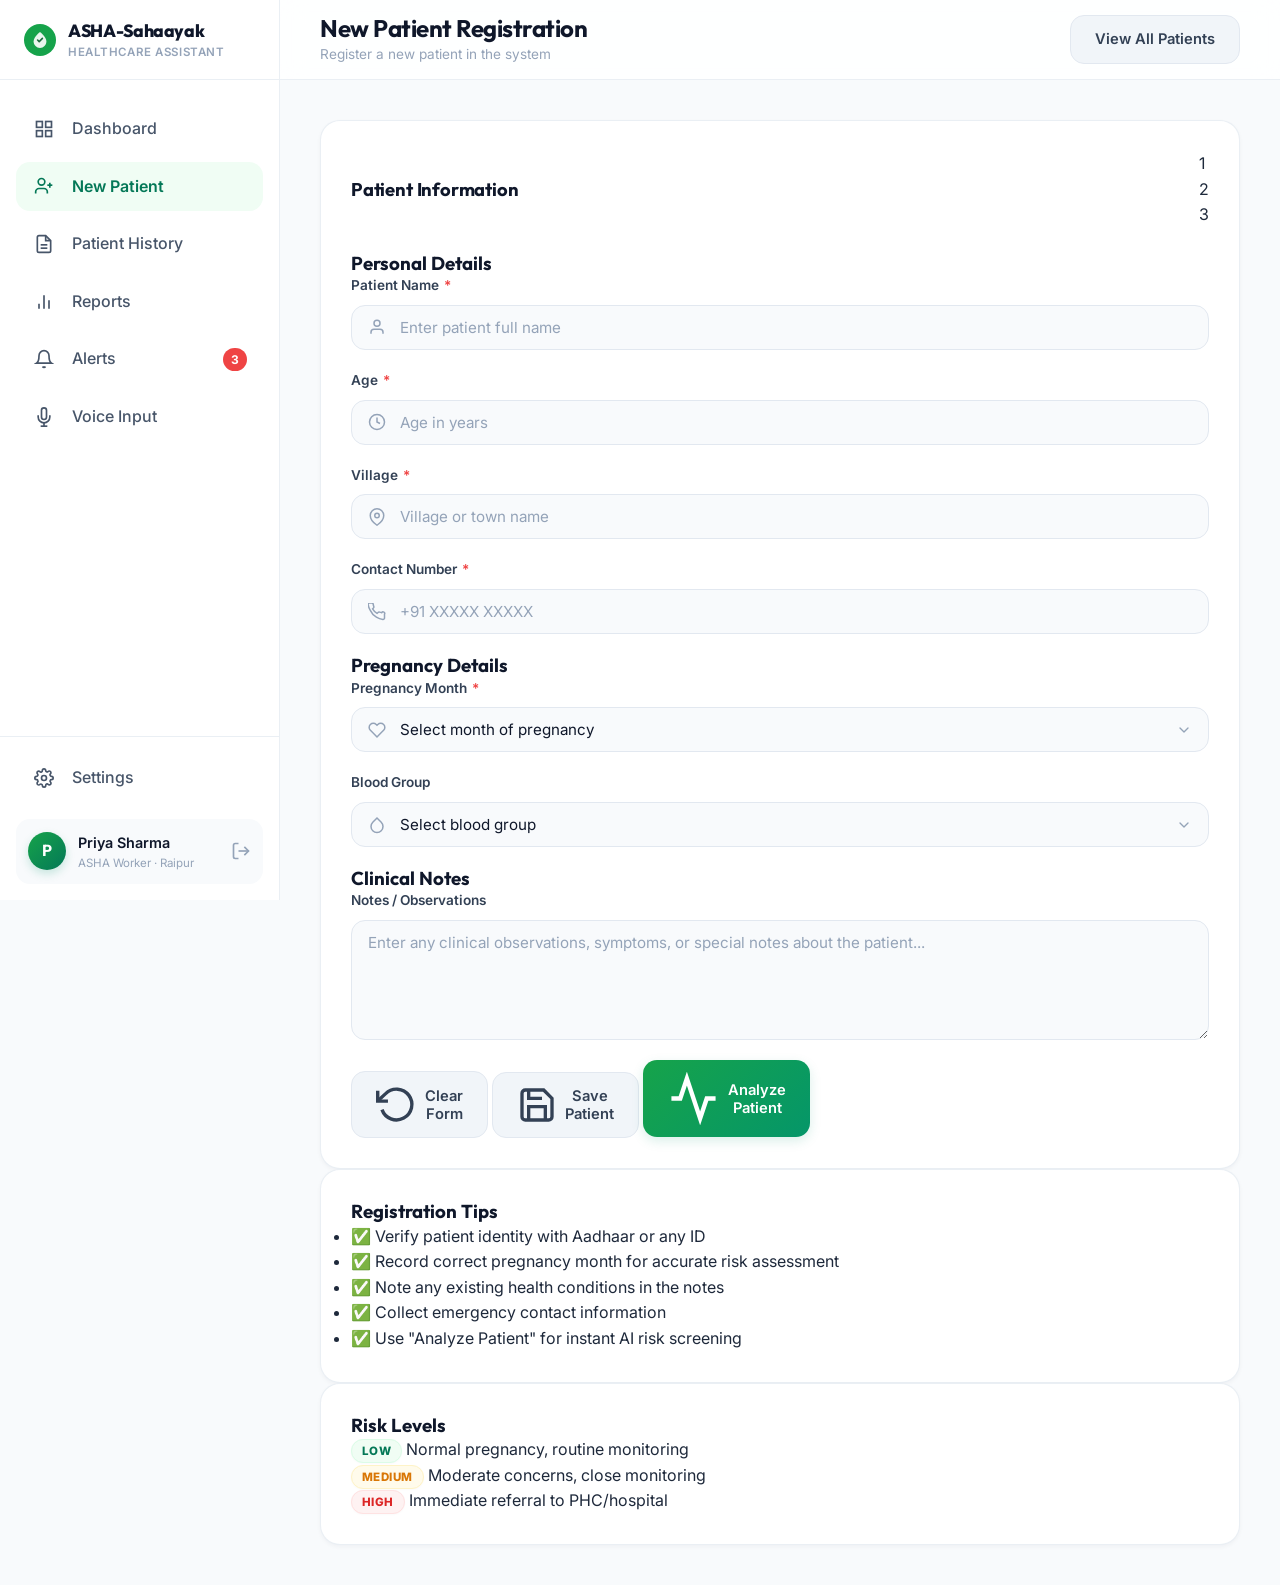
==== Frontend/new-patient.html @ c6ec440e "Initial commit" ====
<!DOCTYPE html>
<html lang="en">
<head>
  <meta charset="UTF-8" />
  <meta name="viewport" content="width=device-width, initial-scale=1.0" />
  <title>New Patient | ASHA-Sahaayak</title>
  <meta name="description" content="Register a new patient in ASHA-Sahaayak maternal healthcare system." />
  <link rel="preconnect" href="https://fonts.googleapis.com" />
  <link rel="preconnect" href="https://fonts.gstatic.com" crossorigin />
  <link href="https://fonts.googleapis.com/css2?family=Inter:wght@300;400;500;600;700;800&family=Outfit:wght@400;500;600;700;800&display=swap" rel="stylesheet" />
  <link rel="stylesheet" href="css/style.css" />
  <link rel="stylesheet" href="css/dashboard.css" />
</head>
<body class="app-layout">
  <!-- Sidebar (same as dashboard) -->
  <aside class="sidebar" id="sidebar">
    <div class="sidebar-header">
      <div class="sidebar-logo">
        <div class="logo-icon logo-icon--sm">
          <svg viewBox="0 0 40 40" fill="none" xmlns="http://www.w3.org/2000/svg">
            <circle cx="20" cy="20" r="20" fill="url(#sideLogoGrad2)"/>
            <path d="M20 10 C20 10, 28 16, 28 22 C28 26.4, 24.4 30, 20 30 C15.6 30, 12 26.4, 12 22 C12 16, 20 10 20 10Z" fill="white" opacity="0.9"/>
            <path d="M17 20 L19 22 L23 18" stroke="#1a6b3c" stroke-width="2" stroke-linecap="round" stroke-linejoin="round"/>
            <defs>
              <linearGradient id="sideLogoGrad2" x1="0" y1="0" x2="40" y2="40">
                <stop offset="0%" stop-color="#16a34a"/>
                <stop offset="100%" stop-color="#059669"/>
              </linearGradient>
            </defs>
          </svg>
        </div>
        <div>
          <span class="sidebar-app-name">ASHA-Sahaayak</span>
          <span class="sidebar-app-sub">Healthcare Assistant</span>
        </div>
      </div>
      <button class="sidebar-close" id="sidebarClose" onclick="toggleSidebar()">
        <svg viewBox="0 0 24 24" fill="none" stroke="currentColor" stroke-width="2"><path d="M18 6L6 18M6 6l12 12"/></svg>
      </button>
    </div>
    <nav class="sidebar-nav">
      <a href="dashboard.html" class="nav-item" id="nav-dashboard">
        <span class="nav-icon"><svg viewBox="0 0 24 24" fill="none" stroke="currentColor" stroke-width="2"><rect x="3" y="3" width="7" height="7"/><rect x="14" y="3" width="7" height="7"/><rect x="14" y="14" width="7" height="7"/><rect x="3" y="14" width="7" height="7"/></svg></span>
        <span class="nav-label">Dashboard</span>
      </a>
      <a href="new-patient.html" class="nav-item active" id="nav-new-patient">
        <span class="nav-icon"><svg viewBox="0 0 24 24" fill="none" stroke="currentColor" stroke-width="2"><path d="M16 21v-2a4 4 0 00-4-4H6a4 4 0 00-4 4v2"/><circle cx="9" cy="7" r="4"/><line x1="19" y1="8" x2="19" y2="14"/><line x1="22" y1="11" x2="16" y2="11"/></svg></span>
        <span class="nav-label">New Patient</span>
      </a>
      <a href="patient-history.html" class="nav-item" id="nav-history">
        <span class="nav-icon"><svg viewBox="0 0 24 24" fill="none" stroke="currentColor" stroke-width="2"><path d="M14 2H6a2 2 0 00-2 2v16a2 2 0 002 2h12a2 2 0 002-2V8z"/><polyline points="14 2 14 8 20 8"/><line x1="16" y1="13" x2="8" y2="13"/><line x1="16" y1="17" x2="8" y2="17"/></svg></span>
        <span class="nav-label">Patient History</span>
      </a>
      <a href="reports.html" class="nav-item" id="nav-reports">
        <span class="nav-icon"><svg viewBox="0 0 24 24" fill="none" stroke="currentColor" stroke-width="2"><line x1="18" y1="20" x2="18" y2="10"/><line x1="12" y1="20" x2="12" y2="4"/><line x1="6" y1="20" x2="6" y2="14"/></svg></span>
        <span class="nav-label">Reports</span>
      </a>
      <a href="alerts.html" class="nav-item nav-item--alert" id="nav-alerts">
        <span class="nav-icon"><svg viewBox="0 0 24 24" fill="none" stroke="currentColor" stroke-width="2"><path d="M18 8A6 6 0 006 8c0 7-3 9-3 9h18s-3-2-3-9"/><path d="M13.73 21a2 2 0 01-3.46 0"/></svg></span>
        <span class="nav-label">Alerts</span>
        <span class="nav-badge">3</span>
      </a>
      <a href="voice-input.html" class="nav-item" id="nav-voice">
        <span class="nav-icon"><svg viewBox="0 0 24 24" fill="none" stroke="currentColor" stroke-width="2"><path d="M12 1a3 3 0 00-3 3v8a3 3 0 006 0V4a3 3 0 00-3-3z"/><path d="M19 10v2a7 7 0 01-14 0v-2"/><line x1="12" y1="19" x2="12" y2="23"/><line x1="8" y1="23" x2="16" y2="23"/></svg></span>
        <span class="nav-label">Voice Input</span>
      </a>
    </nav>
    <div class="sidebar-bottom">
      <a href="settings.html" class="nav-item" id="nav-settings">
        <span class="nav-icon"><svg viewBox="0 0 24 24" fill="none" stroke="currentColor" stroke-width="2"><circle cx="12" cy="12" r="3"/><path d="M19.4 15a1.65 1.65 0 00.33 1.82l.06.06a2 2 0 010 2.83 2 2 0 01-2.83 0l-.06-.06a1.65 1.65 0 00-1.82-.33 1.65 1.65 0 00-1 1.51V21a2 2 0 01-2 2 2 2 0 01-2-2v-.09A1.65 1.65 0 009 19.4a1.65 1.65 0 00-1.82.33l-.06.06a2 2 0 01-2.83 0 2 2 0 010-2.83l.06-.06A1.65 1.65 0 004.68 15a1.65 1.65 0 00-1.51-1H3a2 2 0 01-2-2 2 2 0 012-2h.09A1.65 1.65 0 004.6 9a1.65 1.65 0 00-.33-1.82l-.06-.06a2 2 0 010-2.83 2 2 0 012.83 0l.06.06A1.65 1.65 0 009 4.68a1.65 1.65 0 001-1.51V3a2 2 0 012-2 2 2 0 012 2v.09a1.65 1.65 0 001 1.51 1.65 1.65 0 001.82-.33l.06-.06a2 2 0 012.83 0 2 2 0 010 2.83l-.06.06A1.65 1.65 0 0019.4 9a1.65 1.65 0 001.51 1H21a2 2 0 012 2 2 2 0 01-2 2h-.09a1.65 1.65 0 00-1.51 1z"/></svg></span>
        <span class="nav-label">Settings</span>
      </a>
      <div class="sidebar-user">
        <div class="user-avatar">P</div>
        <div class="user-info">
          <span class="user-name">Priya Sharma</span>
          <span class="user-role">ASHA Worker · Raipur</span>
        </div>
        <a href="index.html" class="logout-btn" title="Logout">
          <svg viewBox="0 0 24 24" fill="none" stroke="currentColor" stroke-width="2"><path d="M9 21H5a2 2 0 01-2-2V5a2 2 0 012-2h4"/><polyline points="16 17 21 12 16 7"/><line x1="21" y1="12" x2="9" y2="12"/></svg>
        </a>
      </div>
    </div>
  </aside>
  <div class="sidebar-overlay" id="sidebarOverlay" onclick="toggleSidebar()"></div>

  <main class="main-content">
    <header class="top-header">
      <div class="header-left">
        <button class="hamburger" onclick="toggleSidebar()">
          <svg viewBox="0 0 24 24" fill="none" stroke="currentColor" stroke-width="2"><line x1="3" y1="12" x2="21" y2="12"/><line x1="3" y1="6" x2="21" y2="6"/><line x1="3" y1="18" x2="21" y2="18"/></svg>
        </button>
        <div>
          <h1 class="page-title">New Patient Registration</h1>
          <p class="page-subtitle">Register a new patient in the system</p>
        </div>
      </div>
      <div class="header-right">
        <a href="patient-history.html" class="btn btn-secondary">View All Patients</a>
      </div>
    </header>

    <div class="content-area">
      <div class="form-page-layout">
        <!-- Patient Form -->
        <div class="card form-card">
          <div class="card-header">
            <h2 class="card-title">Patient Information</h2>
            <div class="form-step-indicator">
              <div class="step step--active">1</div>
              <div class="step-line"></div>
              <div class="step">2</div>
              <div class="step-line"></div>
              <div class="step">3</div>
            </div>
          </div>
          
          <form id="newPatientForm" onsubmit="handlePatientSave(event)">
            <div class="form-section">
              <h3 class="form-section-title">Personal Details</h3>
              <div class="form-grid">
                <div class="form-group">
                  <label for="patientName" class="form-label">Patient Name <span class="required">*</span></label>
                  <div class="input-wrapper">
                    <span class="input-icon"><svg viewBox="0 0 24 24" fill="none" stroke="currentColor" stroke-width="2"><path d="M20 21v-2a4 4 0 00-4-4H8a4 4 0 00-4 4v2"/><circle cx="12" cy="7" r="4"/></svg></span>
                    <input type="text" id="patientName" name="patientName" placeholder="Enter patient full name" class="form-input" required />
                  </div>
                </div>
                <div class="form-group">
                  <label for="patientAge" class="form-label">Age <span class="required">*</span></label>
                  <div class="input-wrapper">
                    <span class="input-icon"><svg viewBox="0 0 24 24" fill="none" stroke="currentColor" stroke-width="2"><circle cx="12" cy="12" r="10"/><polyline points="12 6 12 12 16 14"/></svg></span>
                    <input type="number" id="patientAge" name="patientAge" placeholder="Age in years" min="15" max="50" class="form-input" required />
                  </div>
                </div>
                <div class="form-group">
                  <label for="patientVillage" class="form-label">Village <span class="required">*</span></label>
                  <div class="input-wrapper">
                    <span class="input-icon"><svg viewBox="0 0 24 24" fill="none" stroke="currentColor" stroke-width="2"><path d="M21 10c0 7-9 13-9 13s-9-6-9-13a9 9 0 0118 0z"/><circle cx="12" cy="10" r="3"/></svg></span>
                    <input type="text" id="patientVillage" name="patientVillage" placeholder="Village or town name" class="form-input" required />
                  </div>
                </div>
                <div class="form-group">
                  <label for="patientContact" class="form-label">Contact Number <span class="required">*</span></label>
                  <div class="input-wrapper">
                    <span class="input-icon"><svg viewBox="0 0 24 24" fill="none" stroke="currentColor" stroke-width="2"><path d="M22 16.92v3a2 2 0 01-2.18 2 19.79 19.79 0 01-8.63-3.07A19.5 19.5 0 013.07 9.81 19.79 19.79 0 01.02 1.18 2 2 0 012 0h3a2 2 0 012 1.72c.127.96.361 1.903.7 2.81a2 2 0 01-.45 2.11L6.09 7.91a16 16 0 006 6l1.27-1.27a2 2 0 012.11-.45c.907.339 1.85.573 2.81.7A2 2 0 0122 14.92v2z"/></svg></span>
                    <input type="tel" id="patientContact" name="patientContact" placeholder="+91 XXXXX XXXXX" class="form-input" required />
                  </div>
                </div>
              </div>
            </div>

            <div class="form-section">
              <h3 class="form-section-title">Pregnancy Details</h3>
              <div class="form-grid">
                <div class="form-group">
                  <label for="pregnancyMonth" class="form-label">Pregnancy Month <span class="required">*</span></label>
                  <div class="input-wrapper">
                    <span class="input-icon"><svg viewBox="0 0 24 24" fill="none" stroke="currentColor" stroke-width="2"><path d="M20.84 4.61a5.5 5.5 0 00-7.78 0L12 5.67l-1.06-1.06a5.5 5.5 0 00-7.78 7.78l1.06 1.06L12 21.23l7.78-7.78 1.06-1.06a5.5 5.5 0 000-7.78z"/></svg></span>
                    <select id="pregnancyMonth" name="pregnancyMonth" class="form-input form-select" required>
                      <option value="">Select month of pregnancy</option>
                      <option value="1">Month 1 (1st Trimester)</option>
                      <option value="2">Month 2 (1st Trimester)</option>
                      <option value="3">Month 3 (1st Trimester)</option>
                      <option value="4">Month 4 (2nd Trimester)</option>
                      <option value="5">Month 5 (2nd Trimester)</option>
                      <option value="6">Month 6 (2nd Trimester)</option>
                      <option value="7">Month 7 (3rd Trimester)</option>
                      <option value="8">Month 8 (3rd Trimester)</option>
                      <option value="9">Month 9 (3rd Trimester)</option>
                    </select>
                  </div>
                </div>
                <div class="form-group">
                  <label for="bloodGroup" class="form-label">Blood Group</label>
                  <div class="input-wrapper">
                    <span class="input-icon"><svg viewBox="0 0 24 24" fill="none" stroke="currentColor" stroke-width="2"><path d="M12 2.69l5.66 5.66a8 8 0 11-11.31 0z"/></svg></span>
                    <select id="bloodGroup" name="bloodGroup" class="form-input form-select">
                      <option value="">Select blood group</option>
                      <option>A+</option><option>A-</option>
                      <option>B+</option><option>B-</option>
                      <option>AB+</option><option>AB-</option>
                      <option>O+</option><option>O-</option>
                    </select>
                  </div>
                </div>
              </div>
            </div>

            <div class="form-section">
              <h3 class="form-section-title">Clinical Notes</h3>
              <div class="form-group">
                <label for="patientNotes" class="form-label">Notes / Observations</label>
                <textarea id="patientNotes" name="patientNotes" class="form-input form-textarea" placeholder="Enter any clinical observations, symptoms, or special notes about the patient..." rows="4"></textarea>
              </div>
            </div>

            <div class="form-actions">
              <button type="button" class="btn btn-secondary" onclick="clearForm()">
                <svg viewBox="0 0 24 24" fill="none" stroke="currentColor" stroke-width="2"><polyline points="1 4 1 10 7 10"/><path d="M3.51 15a9 9 0 102.13-9.36L1 10"/></svg>
                Clear Form
              </button>
              <button type="submit" class="btn btn-secondary" id="savePatientBtn" name="action" value="save">
                <svg viewBox="0 0 24 24" fill="none" stroke="currentColor" stroke-width="2"><path d="M19 21H5a2 2 0 01-2-2V5a2 2 0 012-2h11l5 5v11a2 2 0 01-2 2z"/><polyline points="17 21 17 13 7 13 7 21"/><polyline points="7 3 7 8 15 8"/></svg>
                Save Patient
              </button>
              <button type="button" class="btn btn-primary" id="analyzePatientBtn" onclick="handleAnalyze()">
                <svg viewBox="0 0 24 24" fill="none" stroke="currentColor" stroke-width="2"><polyline points="22 12 18 12 15 21 9 3 6 12 2 12"/></svg>
                Analyze Patient
              </button>
            </div>
          </form>
        </div>

        <!-- Side Info -->
        <div class="form-sidebar">
          <div class="card info-card">
            <h3 class="info-card-title">Registration Tips</h3>
            <ul class="info-list">
              <li>✅ Verify patient identity with Aadhaar or any ID</li>
              <li>✅ Record correct pregnancy month for accurate risk assessment</li>
              <li>✅ Note any existing health conditions in the notes</li>
              <li>✅ Collect emergency contact information</li>
              <li>✅ Use "Analyze Patient" for instant AI risk screening</li>
            </ul>
          </div>
          <div class="card risk-guide-card">
            <h3 class="info-card-title">Risk Levels</h3>
            <div class="risk-guide-item">
              <span class="risk-badge risk-badge--low">LOW</span>
              <span>Normal pregnancy, routine monitoring</span>
            </div>
            <div class="risk-guide-item">
              <span class="risk-badge risk-badge--medium">MEDIUM</span>
              <span>Moderate concerns, close monitoring</span>
            </div>
            <div class="risk-guide-item">
              <span class="risk-badge risk-badge--high">HIGH</span>
              <span>Immediate referral to PHC/hospital</span>
            </div>
          </div>
        </div>
      </div>
    </div>
  </main>

  <!-- Success Toast -->
  <div class="toast" id="toast">
    <div class="toast-icon">✓</div>
    <div class="toast-message">Patient saved successfully!</div>
  </div>

  <script src="js/app.js"></script>
  <script>
    function handlePatientSave(e) {
      e.preventDefault();
      
      const name = document.getElementById('patientName').value;
      const age = parseInt(document.getElementById('patientAge').value);
      const village = document.getElementById('patientVillage').value;
      const contact = document.getElementById('patientContact').value;
      const month = parseInt(document.getElementById('pregnancyMonth').value);
      const bloodGroup = document.getElementById('bloodGroup').value;
      const notes = document.getElementById('patientNotes').value;

      const newPatient = {
        name,
        age,
        village,
        contact,
        month,
        bloodGroup,
        notes,
        risk: 'LOW' // default risk on creation
      };

      window.savePatient(newPatient);

      window.showToast('Patient registered successfully!');
      setTimeout(() => window.location.href = 'patient-history.html', 1500);
    }

    function handleAnalyze() {
      const notes = document.getElementById('patientNotes').value;
      const month = document.getElementById('pregnancyMonth').value;

      if (!notes.trim()) {
        window.showToast('Please enter some clinical observations in the notes area first!', 'error');
        return;
      }

      // Save pending notes for analysis
      localStorage.setItem('pendingAnalysis', JSON.stringify({
        text: notes + (month ? ` Currently in month ${month} of pregnancy.` : ''),
        patientId: null // walk-in run
      }));

      window.location.href = 'analysis-result.html';
    }
    function clearForm() {
      document.getElementById('newPatientForm').reset();
    }
  </script>
</body>
</html>
---- Frontend/css/style.css ----
/* ==========================================================================
   ASHA-Sahaayak Core Design System & Base Styling
   ========================================================================== */

/* Design Tokens & Variables */
:root {
  /* Colors */
  --primary-50: #f0fdf4;
  --primary-100: #dcfce7;
  --primary-200: #bbf7d0;
  --primary-500: #16a34a;
  --primary-600: #059669;
  --primary-700: #047857;
  --primary-800: #065f46;
  --primary-950: #022c22;

  --accent-blue: #2563eb;
  --accent-blue-light: #eff6ff;
  --accent-purple: #7c3aed;
  --accent-purple-light: #f5f3ff;
  
  --danger-50: #fef2f2;
  --danger-100: #fee2e2;
  --danger-500: #ef4444;
  --danger-600: #dc2626;
  
  --warning-50: #fffbeb;
  --warning-100: #fef3c7;
  --warning-500: #f59e0b;
  --warning-600: #d97706;

  --success-light: #ecfdf5;
  --success-dark: #10b981;

  --neutral-50: #f8fafc;
  --neutral-100: #f1f5f9;
  --neutral-200: #e2e8f0;
  --neutral-300: #cbd5e1;
  --neutral-400: #94a3b8;
  --neutral-600: #475569;
  --neutral-700: #334155;
  --neutral-800: #1e293b;
  --neutral-900: #0f172a;

  /* Typography */
  --font-headers: 'Outfit', 'Inter', -apple-system, sans-serif;
  --font-body: 'Inter', -apple-system, sans-serif;

  /* Shadows */
  --shadow-sm: 0 2px 4px rgba(15, 23, 42, 0.04);
  --shadow-md: 0 4px 12px -2px rgba(15, 23, 42, 0.06), 0 2px 6px -1px rgba(15, 23, 42, 0.04);
  --shadow-lg: 0 12px 24px -4px rgba(15, 23, 42, 0.08), 0 4px 12px -2px rgba(15, 23, 42, 0.05);
  --shadow-premium: 0 20px 40px -8px rgba(5, 150, 105, 0.08), 0 1px 3px rgba(0, 0, 0, 0.02);

  /* Borders & Radius */
  --radius-sm: 8px;
  --radius-md: 14px;
  --radius-lg: 20px;
  --radius-full: 9999px;
  --border-light: 1px solid rgba(226, 232, 240, 0.7);
  --border-glass: 1px solid rgba(255, 255, 255, 0.6);

  /* Transitions */
  --transition-fast: 0.15s cubic-bezier(0.4, 0, 0.2, 1);
  --transition-normal: 0.25s cubic-bezier(0.4, 0, 0.2, 1);
  --transition-bounce: 0.4s cubic-bezier(0.34, 1.56, 0.64, 1);

  /* Heights & Widths */
  --sidebar-width: 280px;
  --header-height: 80px;
}

/* Base Resets */
*, *::before, *::after {
  box-sizing: border-box;
  margin: 0;
  padding: 0;
}

html {
  scroll-behavior: smooth;
  -webkit-font-smoothing: antialiased;
  -moz-osx-font-smoothing: grayscale;
}

body {
  font-family: var(--font-body);
  background-color: var(--neutral-50);
  color: var(--neutral-800);
  line-height: 1.6;
  overflow-x: hidden;
}

h1, h2, h3, h4, h5, h6 {
  font-family: var(--font-headers);
  font-weight: 700;
  color: var(--neutral-900);
  line-height: 1.25;
}

a {
  color: var(--primary-600);
  text-decoration: none;
  transition: color var(--transition-fast);
}
a:hover {
  color: var(--primary-800);
}

button, input, select, textarea {
  font-family: inherit;
  font-size: inherit;
  outline: none;
}

/* Custom Scrollbar */
::-webkit-scrollbar {
  width: 8px;
  height: 8px;
}
::-webkit-scrollbar-track {
  background: var(--neutral-50);
}
::-webkit-scrollbar-thumb {
  background: var(--neutral-300);
  border-radius: var(--radius-full);
}
::-webkit-scrollbar-thumb:hover {
  background: var(--neutral-400);
}

/* ==========================================================================
   Layout Architecture
   ========================================================================== */

/* Main App Layout Container */
.app-layout {
  display: flex;
  min-height: 100vh;
  background-color: var(--neutral-50);
}

/* Sidebar Styling */
.sidebar {
  width: var(--sidebar-width);
  height: 100vh;
  position: fixed;
  top: 0;
  left: 0;
  background-color: #ffffff;
  border-right: var(--border-light);
  display: flex;
  flex-direction: column;
  z-index: 100;
  transition: transform var(--transition-normal);
}

.sidebar-header {
  height: var(--header-height);
  padding: 0 24px;
  display: flex;
  align-items: center;
  justify-content: space-between;
  border-bottom: var(--border-light);
}

.sidebar-logo {
  display: flex;
  align-items: center;
  gap: 12px;
}

.logo-icon {
  width: 40px;
  height: 40px;
  flex-shrink: 0;
}
.logo-icon--sm {
  width: 32px;
  height: 32px;
}

.sidebar-app-name {
  font-family: var(--font-headers);
  font-weight: 800;
  font-size: 1.1rem;
  color: var(--neutral-900);
  display: block;
  letter-spacing: -0.02em;
}

.sidebar-app-sub {
  font-size: 0.72rem;
  color: var(--neutral-400);
  display: block;
  margin-top: -2px;
  text-transform: uppercase;
  font-weight: 600;
  letter-spacing: 0.05em;
}

.sidebar-close {
  display: none;
  background: none;
  border: none;
  color: var(--neutral-400);
  cursor: pointer;
}
.sidebar-close svg {
  width: 24px;
  height: 24px;
}

/* Sidebar Navigation Items */
.sidebar-nav {
  padding: 24px 16px;
  display: flex;
  flex-direction: column;
  gap: 8px;
  flex: 1;
  overflow-y: auto;
}

.nav-item {
  display: flex;
  align-items: center;
  gap: 16px;
  padding: 12px 16px;
  color: var(--neutral-600);
  font-weight: 500;
  border-radius: var(--radius-md);
  transition: all var(--transition-fast);
  cursor: pointer;
}

.nav-item:hover {
  background-color: var(--neutral-100);
  color: var(--neutral-900);
}

.nav-item.active {
  background-color: var(--primary-50);
  color: var(--primary-700);
  font-weight: 600;
}

.nav-icon {
  display: flex;
  align-items: center;
  justify-content: center;
  width: 24px;
  height: 24px;
}
.nav-icon svg {
  width: 20px;
  height: 20px;
  stroke-width: 2;
}

.nav-label {
  flex: 1;
}

.nav-badge {
  background-color: var(--danger-500);
  color: white;
  font-size: 0.75rem;
  font-weight: 700;
  padding: 2px 8px;
  border-radius: var(--radius-full);
}

.nav-item--alert.active .nav-badge {
  background-color: var(--danger-600);
}

/* Sidebar Footer User Area */
.sidebar-bottom {
  border-top: var(--border-light);
  padding: 16px;
  display: flex;
  flex-direction: column;
  gap: 16px;
}

.sidebar-user {
  display: flex;
  align-items: center;
  gap: 12px;
  background-color: var(--neutral-50);
  padding: 12px;
  border-radius: var(--radius-md);
}

.user-avatar {
  width: 38px;
  height: 38px;
  border-radius: var(--radius-full);
  background: linear-gradient(135deg, var(--primary-500), var(--primary-700));
  color: white;
  display: flex;
  align-items: center;
  justify-content: center;
  font-family: var(--font-headers);
  font-weight: 700;
  box-shadow: 0 4px 10px rgba(5, 150, 105, 0.2);
}

.user-info {
  display: flex;
  flex-direction: column;
  flex: 1;
  min-width: 0;
}

.user-name {
  font-weight: 600;
  font-size: 0.9rem;
  color: var(--neutral-900);
  overflow: hidden;
  text-overflow: ellipsis;
  white-space: nowrap;
}

.user-role {
  font-size: 0.72rem;
  color: var(--neutral-400);
  white-space: nowrap;
  overflow: hidden;
  text-overflow: ellipsis;
}

.logout-btn {
  color: var(--neutral-400);
  display: flex;
  align-items: center;
  justify-content: center;
  transition: color var(--transition-fast), transform var(--transition-fast);
}
.logout-btn:hover {
  color: var(--danger-500);
  transform: translateX(2px);
}
.logout-btn svg {
  width: 20px;
  height: 20px;
}

/* Sidebar Overlay (Mobile) */
.sidebar-overlay {
  display: none;
  position: fixed;
  top: 0;
  left: 0;
  width: 100vw;
  height: 100vh;
  background-color: rgba(15, 23, 42, 0.4);
  backdrop-filter: blur(4px);
  z-index: 90;
}

/* Main Content Layout Container */
.main-content {
  flex: 1;
  margin-left: var(--sidebar-width);
  min-height: 100vh;
  display: flex;
  flex-direction: column;
  transition: margin-left var(--transition-normal);
}

/* Top Sticky Header */
.top-header {
  height: var(--header-height);
  border-bottom: var(--border-light);
  background-color: rgba(255, 255, 255, 0.85);
  backdrop-filter: blur(12px);
  display: flex;
  align-items: center;
  justify-content: space-between;
  padding: 0 40px;
  position: sticky;
  top: 0;
  z-index: 50;
}

.header-left {
  display: flex;
  align-items: center;
  gap: 16px;
}

.hamburger {
  display: none;
  background: none;
  border: none;
  color: var(--neutral-600);
  cursor: pointer;
  padding: 4px;
}
.hamburger svg {
  width: 24px;
  height: 24px;
}

.page-title {
  font-size: 1.5rem;
  letter-spacing: -0.02em;
  color: var(--neutral-900);
}

.page-subtitle {
  font-size: 0.85rem;
  color: var(--neutral-400);
  margin-top: 1px;
}

.header-right {
  display: flex;
  align-items: center;
  gap: 20px;
}

.header-date {
  display: flex;
  align-items: center;
  gap: 8px;
  font-size: 0.88rem;
  font-weight: 550;
  color: var(--neutral-600);
  background-color: var(--neutral-100);
  padding: 8px 16px;
  border-radius: var(--radius-full);
}
.header-date svg {
  width: 16px;
  height: 16px;
}

.header-alert-btn {
  position: relative;
  width: 40px;
  height: 40px;
  background-color: white;
  border: var(--border-light);
  border-radius: var(--radius-full);
  display: flex;
  align-items: center;
  justify-content: center;
  color: var(--neutral-600);
  transition: all var(--transition-fast);
}
.header-alert-btn:hover {
  background-color: var(--neutral-50);
  color: var(--neutral-900);
  transform: translateY(-1px);
}
.header-alert-btn svg {
  width: 20px;
  height: 20px;
}
.header-alert-badge {
  position: absolute;
  top: -2px;
  right: -2px;
  background-color: var(--danger-500);
  color: white;
  font-size: 0.65rem;
  font-weight: 750;
  width: 18px;
  height: 18px;
  border-radius: var(--radius-full);
  display: flex;
  align-items: center;
  justify-content: center;
  border: 2px solid white;
}

/* Content Area Wrapper */
.content-area {
  padding: 40px;
  flex: 1;
  max-width: 1600px;
  width: 100%;
  margin: 0 auto;
}

/* ==========================================================================
   Global UI Components
   ========================================================================== */

/* Premium Cards */
.card {
  background-color: #ffffff;
  border: var(--border-light);
  border-radius: var(--radius-lg);
  box-shadow: var(--shadow-sm);
  padding: 30px;
  transition: transform var(--transition-normal), box-shadow var(--transition-normal);
}
.card:hover {
  box-shadow: var(--shadow-md);
}

.card-header {
  display: flex;
  align-items: center;
  justify-content: space-between;
  margin-bottom: 24px;
}

.card-title {
  font-size: 1.15rem;
  font-weight: 700;
  color: var(--neutral-900);
  letter-spacing: -0.01em;
}

.card-action {
  font-size: 0.85rem;
  font-weight: 600;
  color: var(--primary-600);
  transition: color var(--transition-fast);
}
.card-action:hover {
  color: var(--primary-800);
}

/* Premium Buttons */
.btn {
  display: inline-flex;
  align-items: center;
  justify-content: center;
  gap: 8px;
  font-weight: 600;
  font-size: 0.92rem;
  padding: 12px 24px;
  border-radius: var(--radius-md);
  border: none;
  cursor: pointer;
  transition: all var(--transition-normal);
  font-family: var(--font-body);
}

.btn-primary {
  background: linear-gradient(135deg, var(--primary-500), var(--primary-600));
  color: #ffffff;
  box-shadow: 0 4px 12px rgba(5, 150, 105, 0.15);
}
.btn-primary:hover {
  background: linear-gradient(135deg, var(--primary-600), var(--primary-700));
  box-shadow: 0 6px 16px rgba(5, 150, 105, 0.25);
  transform: translateY(-1px);
}
.btn-primary:active {
  transform: translateY(1px);
}

.btn-secondary {
  background-color: var(--neutral-100);
  color: var(--neutral-700);
  border: 1px solid var(--neutral-200);
}
.btn-secondary:hover {
  background-color: var(--neutral-200);
  color: var(--neutral-900);
}

.btn-danger {
  background-color: var(--danger-500);
  color: #ffffff;
  box-shadow: 0 4px 12px rgba(239, 68, 68, 0.15);
}
.btn-danger:hover {
  background-color: var(--danger-600);
  box-shadow: 0 6px 16px rgba(239, 68, 68, 0.25);
  transform: translateY(-1px);
}

/* Premium Form Elements */
.form-group {
  margin-bottom: 20px;
  display: flex;
  flex-direction: column;
  gap: 8px;
}

.form-label {
  font-size: 0.85rem;
  font-weight: 600;
  color: var(--neutral-700);
}

.form-label .required {
  color: var(--danger-500);
  margin-left: 2px;
}

.input-wrapper {
  position: relative;
  display: flex;
  align-items: center;
}

.input-icon {
  position: absolute;
  left: 16px;
  color: var(--neutral-400);
  pointer-events: none;
  display: flex;
  align-items: center;
  justify-content: center;
  width: 20px;
  height: 20px;
}
.input-icon svg {
  width: 18px;
  height: 18px;
}

.form-input {
  width: 100%;
  padding: 12px 16px;
  padding-left: 48px;
  background-color: var(--neutral-50);
  border: 1px solid var(--neutral-200);
  border-radius: var(--radius-md);
  font-family: var(--font-body);
  font-size: 0.95rem;
  color: var(--neutral-900);
  transition: all var(--transition-normal);
}
.form-input::placeholder {
  color: var(--neutral-400);
}
.form-input:focus {
  background-color: white;
  border-color: var(--primary-500);
  box-shadow: 0 0 0 4px rgba(22, 163, 74, 0.1);
}

/* Custom Styled Select Dropdown */
.form-select {
  appearance: none;
  cursor: pointer;
  background-image: url("data:image/svg+xml,%3Csvg xmlns='http://www.w3.org/2000/svg' viewBox='0 0 24 24' fill='none' stroke='%2394a3b8' stroke-width='2' stroke-linecap='round' stroke-linejoin='round'%3E%3Cpolyline points='6 9 12 15 18 9'%3E%3C/polyline%3E%3C/svg%3E");
  background-repeat: no-repeat;
  background-position: right 16px center;
  background-size: 16px;
  padding-right: 48px;
}

.form-textarea {
  min-height: 120px;
  resize: vertical;
  padding-left: 16px !important;
}

/* Form Helper Utilities */
.section-title {
  font-size: 1.1rem;
  font-weight: 700;
  color: var(--neutral-900);
  margin-bottom: 24px;
  position: relative;
  padding-left: 14px;
}
.section-title::before {
  content: '';
  position: absolute;
  left: 0;
  top: 4px;
  bottom: 4px;
  width: 4px;
  background-color: var(--primary-500);
  border-radius: var(--radius-full);
}

.section-badge {
  display: inline-flex;
  align-items: center;
  font-size: 0.72rem;
  font-weight: 750;
  padding: 4px 10px;
  border-radius: var(--radius-full);
  text-transform: uppercase;
  letter-spacing: 0.05em;
}
.section-badge--blue {
  background-color: var(--accent-blue-light);
  color: var(--accent-blue);
}
.section-badge--green {
  background-color: var(--primary-50);
  color: var(--primary-700);
}

/* Toast Notifications */
.toast {
  position: fixed;
  bottom: 40px;
  right: 40px;
  background-color: var(--neutral-900);
  color: white;
  padding: 16px 28px;
  border-radius: var(--radius-md);
  box-shadow: var(--shadow-lg);
  display: flex;
  align-items: center;
  gap: 12px;
  z-index: 1000;
  transform: translateY(100px) scale(0.9);
  opacity: 0;
  pointer-events: none;
  transition: all var(--transition-bounce);
}

.toast.show {
  transform: translateY(0) scale(1);
  opacity: 1;
  pointer-events: auto;
}

.toast-icon {
  background-color: var(--primary-500);
  color: white;
  width: 24px;
  height: 24px;
  border-radius: var(--radius-full);
  display: flex;
  align-items: center;
  justify-content: center;
  font-size: 0.85rem;
  font-weight: bold;
}

.toast-message {
  font-size: 0.92rem;
  font-weight: 600;
}

/* Animated Loaders */
.btn-loader {
  display: flex;
  align-items: center;
  justify-content: center;
}

.spinner {
  animation: rotate 1s linear infinite;
  width: 20px;
  height: 20px;
}
.spinner circle {
  stroke: currentColor;
  stroke-linecap: round;
}

@keyframes rotate {
  100% {
    transform: rotate(360deg);
  }
}

/* Responsive Breakpoints */
@media (max-width: 1024px) {
  .sidebar {
    transform: translateX(-100%);
  }
  .sidebar.open {
    transform: translateX(0);
  }
  .sidebar.open + .sidebar-overlay {
    display: block;
  }
  .main-content {
    margin-left: 0;
  }
  .hamburger {
    display: block;
  }
  .sidebar-close {
    display: block;
  }
  .top-header {
    padding: 0 24px;
  }
  .content-area {
    padding: 24px;
  }
}

@media (max-width: 640px) {
  .top-header {
    height: 70px;
  }
  .page-title {
    font-size: 1.25rem;
  }
  .header-date {
    display: none;
  }
  .content-area {
    padding: 16px;
  }
  .card {
    padding: 20px;
  }
  .btn {
    padding: 10px 18px;
    font-size: 0.85rem;
  }
}
---- Frontend/css/dashboard.css ----
/* ==========================================================================
   ASHA-Sahaayak Dashboard Component Aesthetics
   ========================================================================== */

/* Responsive Stats Grid */
.stats-grid {
  display: grid;
  grid-template-columns: repeat(auto-fit, minmax(240px, 1fr));
  gap: 24px;
  margin-bottom: 32px;
}

/* Base Stat Card Styles */
.stat-card {
  background-color: #ffffff;
  border: var(--border-light);
  border-radius: var(--radius-lg);
  padding: 24px;
  display: flex;
  align-items: flex-start;
  gap: 20px;
  box-shadow: var(--shadow-sm);
  transition: all var(--transition-normal);
  position: relative;
  overflow: hidden;
}

.stat-card:hover {
  transform: translateY(-2px);
  box-shadow: var(--shadow-md);
}

.stat-card-icon {
  width: 48px;
  height: 48px;
  border-radius: var(--radius-md);
  display: flex;
  align-items: center;
  justify-content: center;
  flex-shrink: 0;
  transition: transform var(--transition-bounce);
}
.stat-card:hover .stat-card-icon {
  transform: scale(1.1) rotate(4deg);
}
.stat-card-icon svg {
  width: 24px;
  height: 24px;
}

.stat-card-body {
  display: flex;
  flex-direction: column;
  flex: 1;
}

.stat-card-label {
  font-size: 0.85rem;
  font-weight: 600;
  color: var(--neutral-400);
  text-transform: uppercase;
  letter-spacing: 0.05em;
}

.stat-card-value {
  font-family: var(--font-headers);
  font-size: 2.2rem;
  font-weight: 800;
  color: var(--neutral-900);
  line-height: 1.1;
  margin: 6px 0;
}

.stat-card-change {
  font-size: 0.78rem;
  font-weight: 600;
  color: var(--neutral-400);
}

/* Stat Card Color Theme Variations */
/* Blue Theme (Total Patients) */
.stat-card--blue .stat-card-icon {
  background-color: var(--accent-blue-light);
  color: var(--accent-blue);
}
.stat-card--blue::before {
  content: '';
  position: absolute;
  top: 0;
  left: 0;
  width: 4px;
  height: 100%;
  background-color: var(--accent-blue);
}
.stat-card-change--up {
  color: var(--primary-600);
}

/* Red Theme (High Risk Cases) */
.stat-card--red .stat-card-icon {
  background-color: var(--danger-50);
  color: var(--danger-500);
}
.stat-card--red::before {
  content: '';
  position: absolute;
  top: 0;
  left: 0;
  width: 4px;
  height: 100%;
  background-color: var(--danger-500);
}
.stat-card-change--danger {
  color: var(--danger-600);
}

/* Amber Theme (Active Alerts) */
.stat-card--amber .stat-card-icon {
  background-color: var(--warning-50);
  color: var(--warning-500);
}
.stat-card--amber::before {
  content: '';
  position: absolute;
  top: 0;
  left: 0;
  width: 4px;
  height: 100%;
  background-color: var(--warning-500);
}

/* Green Theme (Today's Visits) */
.stat-card--green .stat-card-icon {
  background-color: var(--primary-50);
  color: var(--primary-500);
}
.stat-card--green::before {
  content: '';
  position: absolute;
  top: 0;
  left: 0;
  width: 4px;
  height: 100%;
  background-color: var(--primary-500);
}

/* ==========================================================================
   Dashboard Central Section Layout
   ========================================================================== */

.dashboard-grid {
  display: grid;
  grid-template-columns: 1.2fr 0.8fr;
  gap: 32px;
  margin-bottom: 32px;
}

@media (max-width: 992px) {
  .dashboard-grid {
    grid-template-columns: 1fr;
  }
}

/* Recent Patients List Widget */
.patient-list {
  display: flex;
  flex-direction: column;
  gap: 16px;
}

.patient-item {
  display: flex;
  align-items: center;
  gap: 16px;
  padding: 12px;
  border-radius: var(--radius-md);
  border: var(--border-light);
  transition: all var(--transition-fast);
  background-color: white;
}
.patient-item:hover {
  border-color: var(--neutral-300);
  transform: translateX(4px);
  box-shadow: var(--shadow-sm);
}

.patient-avatar {
  width: 44px;
  height: 44px;
  border-radius: var(--radius-full);
  display: flex;
  align-items: center;
  justify-content: center;
  color: white;
  font-family: var(--font-headers);
  font-weight: 700;
  font-size: 1.1rem;
  flex-shrink: 0;
}

.patient-info {
  display: flex;
  flex-direction: column;
  flex: 1;
  min-width: 0;
}

.patient-name {
  font-weight: 650;
  color: var(--neutral-800);
  font-size: 0.95rem;
}

.patient-meta {
  font-size: 0.78rem;
  color: var(--neutral-400);
}

/* Beautiful Rounded Risk Badges */
.risk-badge {
  font-size: 0.72rem;
  font-weight: 800;
  padding: 4px 10px;
  border-radius: var(--radius-full);
  letter-spacing: 0.04em;
  text-align: center;
  flex-shrink: 0;
  box-shadow: 0 1px 2px rgba(0,0,0,0.02);
}

.risk-badge--high {
  background-color: var(--danger-50);
  color: var(--danger-600);
  border: 1px solid var(--danger-100);
}

.risk-badge--medium {
  background-color: var(--warning-50);
  color: var(--warning-600);
  border: 1px solid var(--warning-100);
}

.risk-badge--low {
  background-color: var(--primary-50);
  color: var(--primary-700);
  border: 1px solid var(--primary-100);
}

.risk-badge--emergency {
  background-color: #fff1f2;
  color: #be123c;
  border: 1px solid #ffe4e6;
  animation: pulseBadge 1.5s infinite;
}

@keyframes pulseBadge {
  0%, 100% {
    box-shadow: 0 0 0 0 rgba(225, 29, 72, 0.4);
  }
  50% {
    box-shadow: 0 0 0 6px rgba(225, 29, 72, 0);
  }
}

/* ==========================================================================
   Active Alerts Widget
   ========================================================================== */

.alerts-list {
  display: flex;
  flex-direction: column;
  gap: 16px;
}

.alert-item {
  display: flex;
  gap: 16px;
  padding: 16px;
  border-radius: var(--radius-md);
  background-color: white;
  border: var(--border-light);
  border-left-width: 4px;
  transition: all var(--transition-fast);
}
.alert-item:hover {
  transform: translateY(-1px);
  box-shadow: var(--shadow-sm);
}

.alert-item--critical {
  border-left-color: var(--danger-500);
}
.alert-item--critical .alert-icon {
  background-color: var(--danger-50);
}

.alert-item--warning {
  border-left-color: var(--warning-500);
}
.alert-item--warning .alert-icon {
  background-color: var(--warning-50);
}

.alert-item--info {
  border-left-color: var(--accent-blue);
}
.alert-item--info .alert-icon {
  background-color: var(--accent-blue-light);
}

.alert-icon {
  width: 38px;
  height: 38px;
  border-radius: var(--radius-full);
  display: flex;
  align-items: center;
  justify-content: center;
  font-size: 1.1rem;
  flex-shrink: 0;
}

.alert-content {
  display: flex;
  flex-direction: column;
  flex: 1;
}

.alert-title {
  font-weight: 700;
  font-size: 0.92rem;
  color: var(--neutral-900);
}

.alert-desc {
  font-size: 0.8rem;
  color: var(--neutral-600);
  margin-top: 2px;
}

.alert-time {
  font-size: 0.72rem;
  color: var(--neutral-400);
  margin-top: 6px;
  font-weight: 500;
}

/* ==========================================================================
   Quick Actions Launcher Grid
   ========================================================================== */

.quick-actions {
  margin-top: 16px;
}

.quick-actions-grid {
  display: grid;
  grid-template-columns: repeat(auto-fit, minmax(200px, 1fr));
  gap: 24px;
}

.quick-action-card {
  background-color: white;
  border: var(--border-light);
  border-radius: var(--radius-md);
  padding: 24px;
  display: flex;
  flex-direction: column;
  align-items: center;
  justify-content: center;
  gap: 14px;
  text-align: center;
  transition: all var(--transition-normal);
  cursor: pointer;
  box-shadow: var(--shadow-sm);
  color: var(--neutral-700);
}

.quick-action-card:hover {
  border-color: var(--primary-200);
  transform: translateY(-3px);
  box-shadow: var(--shadow-md);
  color: var(--primary-600);
}

.qa-icon {
  width: 52px;
  height: 52px;
  border-radius: var(--radius-full);
  display: flex;
  align-items: center;
  justify-content: center;
  transition: transform var(--transition-bounce);
}
.quick-action-card:hover .qa-icon {
  transform: scale(1.1) rotate(-3deg);
}
.qa-icon svg {
  width: 24px;
  height: 24px;
  stroke-width: 2;
}

.qa-icon--green {
  background-color: var(--primary-50);
  color: var(--primary-600);
}

.qa-icon--blue {
  background-color: var(--accent-blue-light);
  color: var(--accent-blue);
}

.qa-icon--purple {
  background-color: var(--accent-purple-light);
  color: var(--accent-purple);
}

.qa-icon--amber {
  background-color: var(--warning-50);
  color: var(--warning-600);
}

.quick-action-card span {
  font-weight: 700;
  font-size: 0.9rem;
  letter-spacing: -0.01em;
}
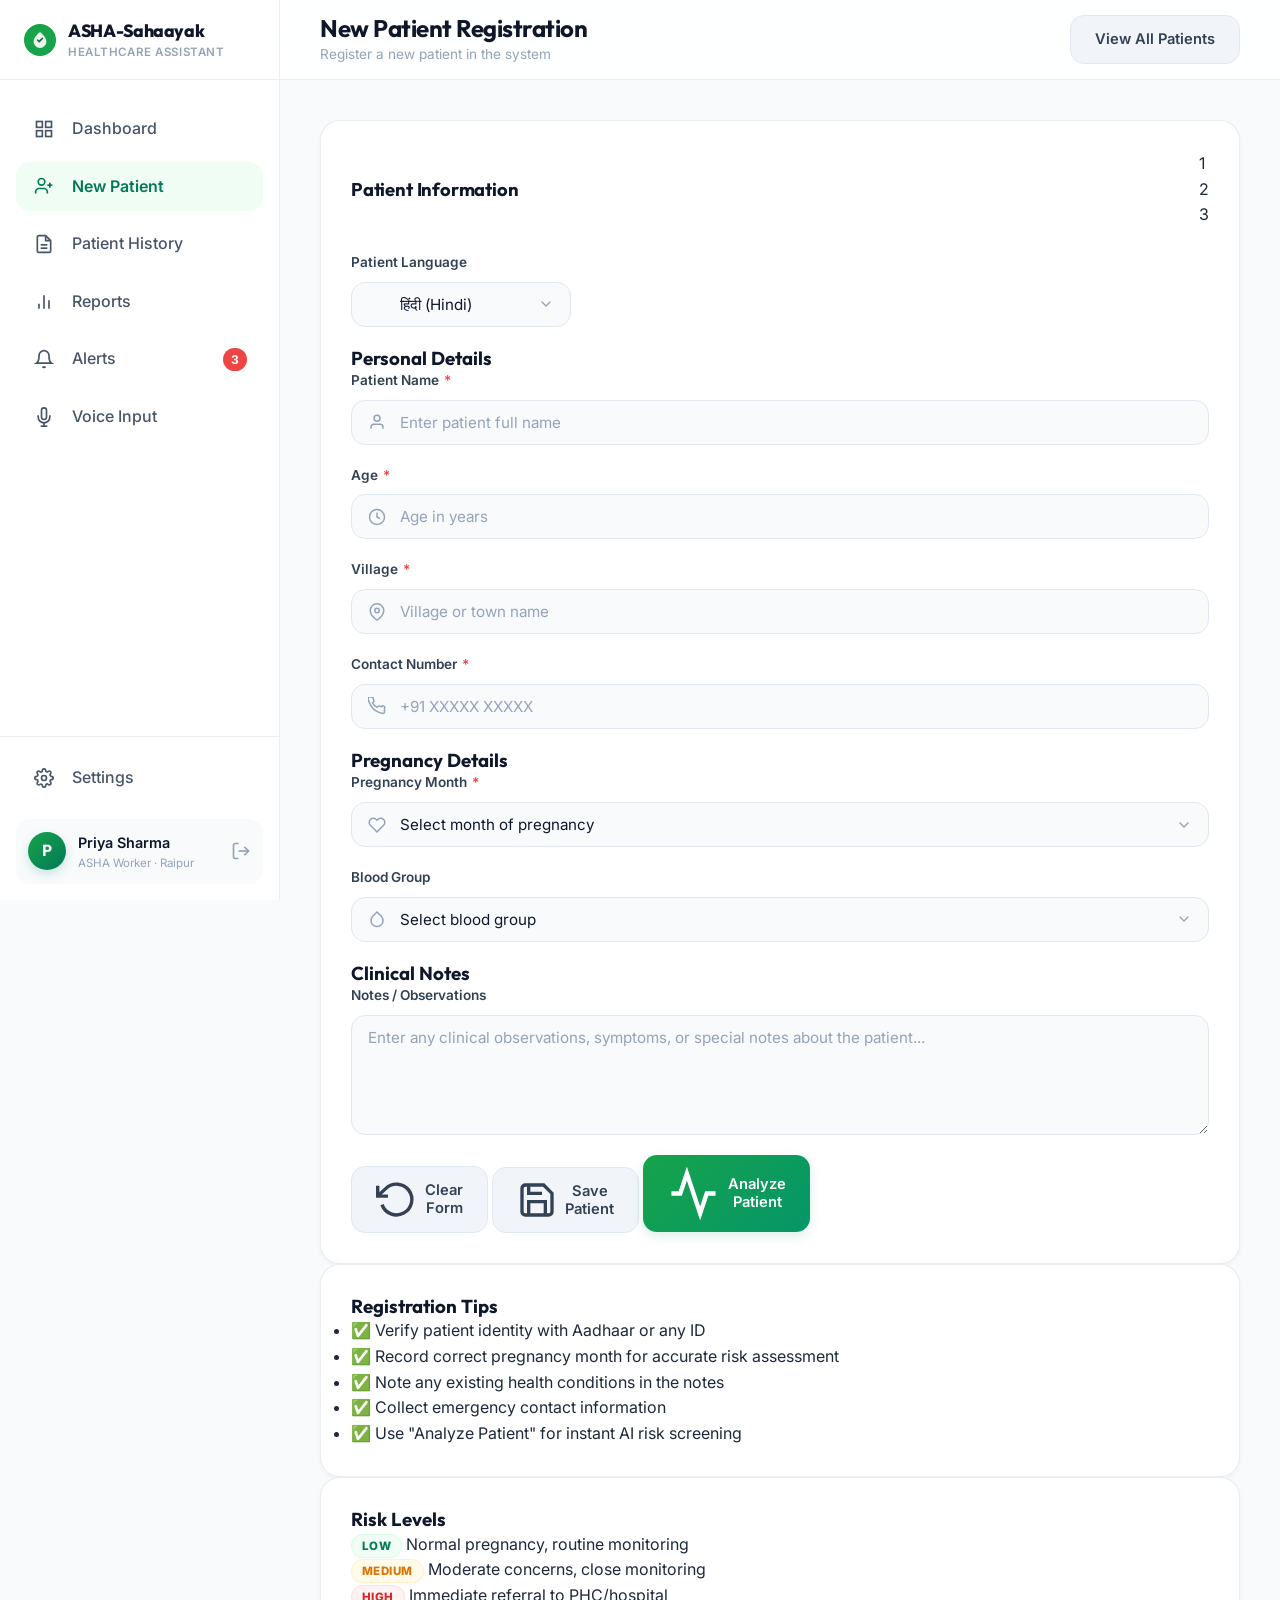
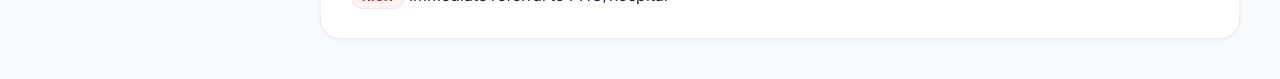
==== commit 55b239dd: "Update ASHA -Sahaayak implementation and evaluation" ====
--- a/Frontend/new-patient.html
+++ b/Frontend/new-patient.html
@@ -116,6 +116,25 @@
           </div>
           
           <form id="newPatientForm" onsubmit="handlePatientSave(event)">
+            <div class="form-group" style="margin-bottom: 20px;">
+              <label class="form-label" for="patientLanguage">Patient Language</label>
+              <div class="input-wrapper">
+                <select id="patientLanguage" class="form-input form-select" style="width:220px;" onchange="window.localStorage.setItem('asha_language',this.value)">
+                  <option value="en">English</option>
+                  <option value="hi">हिंदी (Hindi)</option>
+                  <option value="bn">বাংলা (Bengali)</option>
+                  <option value="ta">தமிழ் (Tamil)</option>
+                  <option value="gu">ગુજરાતી (Gujarati)</option>
+                  <option value="kn">ಕನ್ನಡ (Kannada)</option>
+                  <option value="ml">മലയാളം (Malayalam)</option>
+                  <option value="or">ଓଡ଼ିଆ (Odia)</option>
+                  <option value="pa">ਪੰਜਾਬੀ (Punjabi)</option>
+                  <option value="mr">मराठी (Marathi)</option>
+                  <option value="te">తెలుగు (Telugu)</option>
+                  <option value="as">অসমীয়া (Assamese)</option>
+                </select>
+              </div>
+            </div>
             <div class="form-section">
               <h3 class="form-section-title">Personal Details</h3>
               <div class="form-grid">
@@ -290,8 +309,10 @@
       }
 
       // Save pending notes for analysis
+      const inputText = notes + (month ? ` Currently in month ${month} of pregnancy.` : '');
+      localStorage.setItem("lastInputText", inputText);
       localStorage.setItem('pendingAnalysis', JSON.stringify({
-        text: notes + (month ? ` Currently in month ${month} of pregnancy.` : ''),
+        text: inputText,
         patientId: null // walk-in run
       }));
 
@@ -300,6 +321,11 @@
     function clearForm() {
       document.getElementById('newPatientForm').reset();
     }
+    (function() {
+      var lang = window.localStorage.getItem('asha_language') || 'hi';
+      var sel = document.getElementById('patientLanguage');
+      if (sel) sel.value = lang;
+    })();
   </script>
 </body>
 </html>
